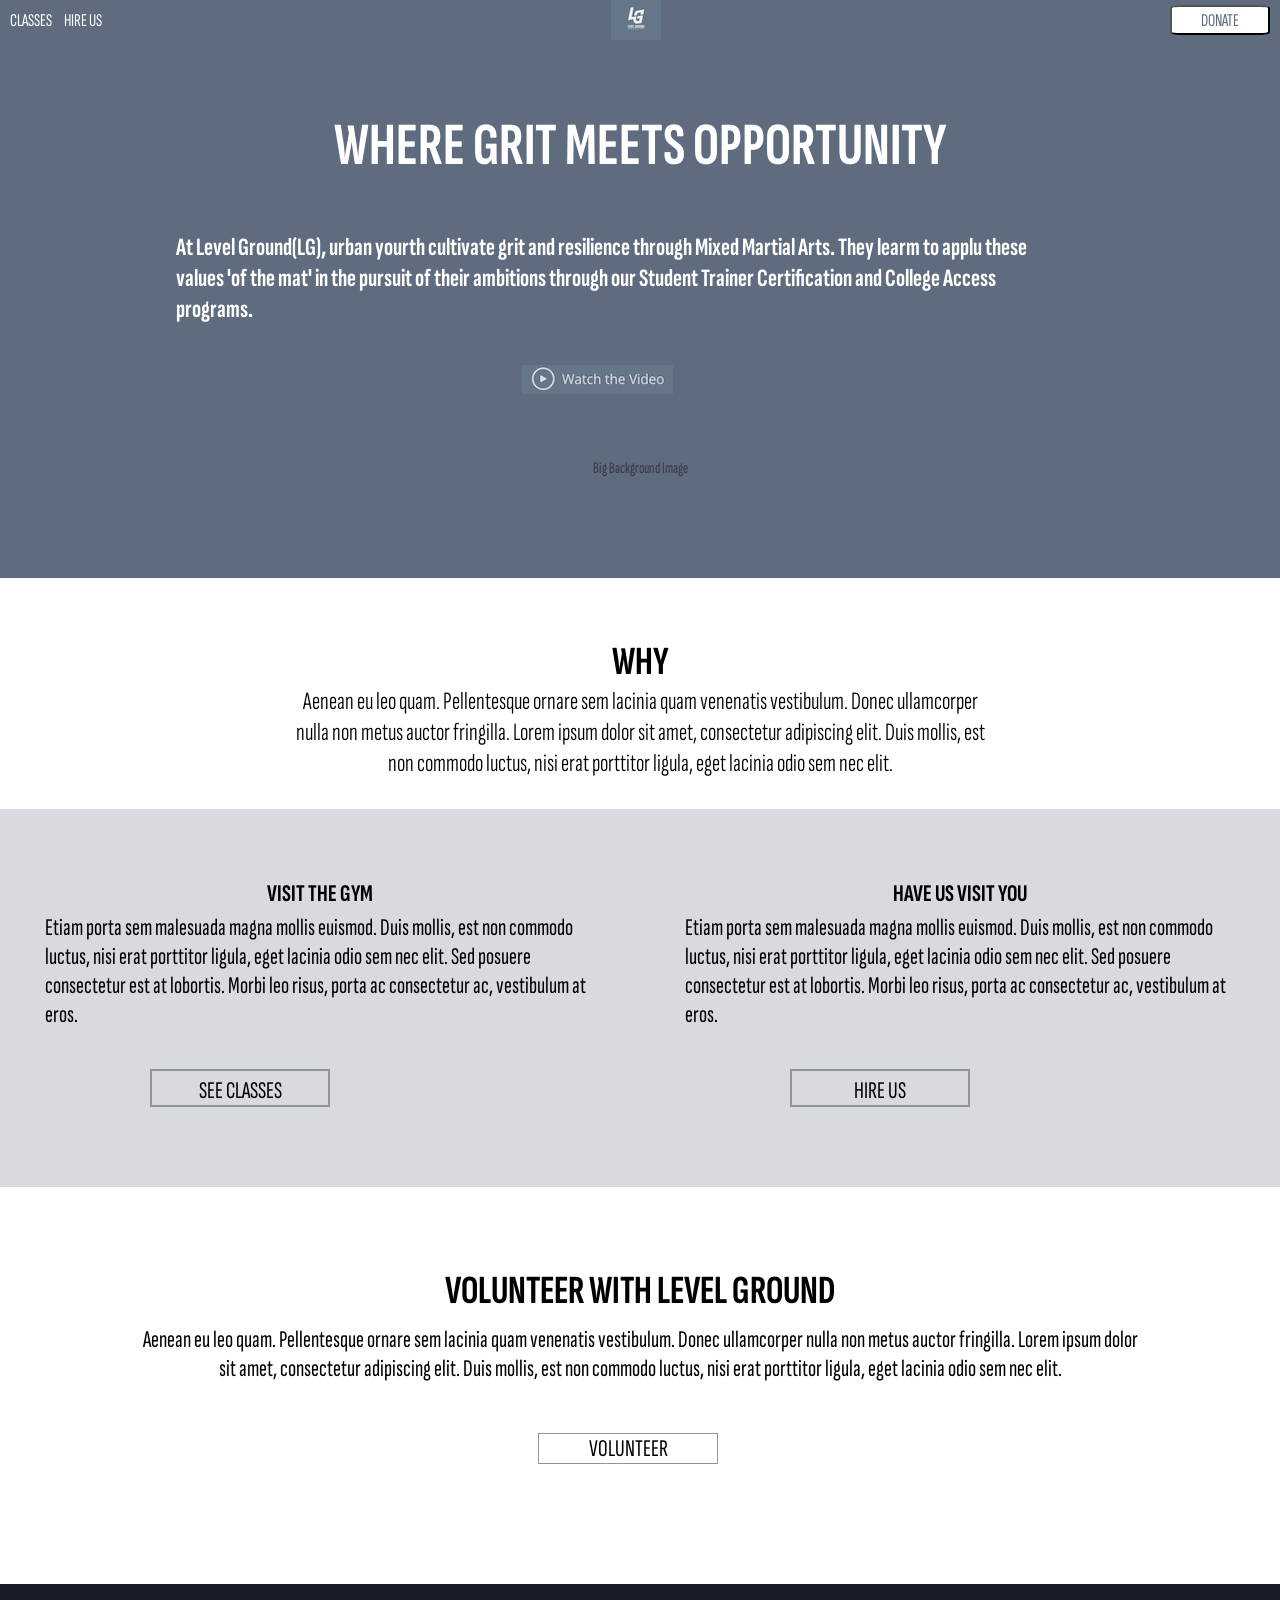
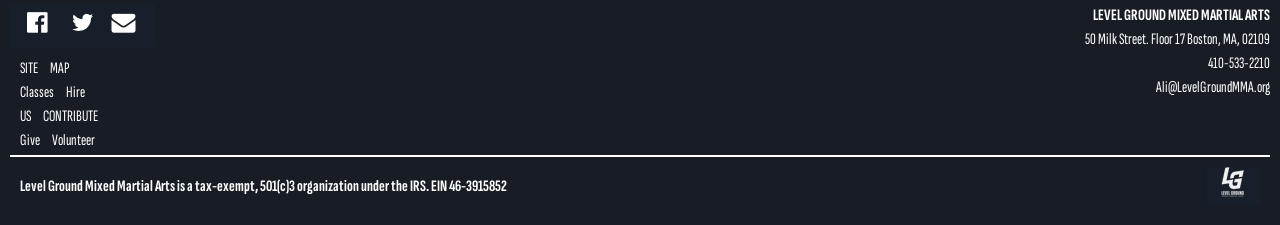
==== index.html @ aaa1131b "Rename homepage to index.html" ====
<!DOCTYPE html>
<html lang="en">

<head>
    <meta charset="UTF-8">
    <meta name="viewport" content="width=device-width, initial-scale=1.0">
    <title>Where Grit Meets Opportunity: Level-Ground</title>
    <link rel="stylesheet" href="levelground.css">
    <link rel="stylesheet" href="wireframe.css">
    <link rel="preconnect" href="https://fonts.googleapis.com">
    <link rel="preconnect" href="https://fonts.gstatic.com" crossorigin>
    <link
        href="https://fonts.googleapis.com/css2?family=Roboto+Condensed:ital,wght@0,100..900;1,100..900&family=Sofia+Sans+Extra+Condensed:ital,wght@0,1..1000;1,1..1000&display=swap"
        rel="stylesheet">
</head>

<body>
    <header>
        <nav>
            <a href="#">CLASSES</a>
            <a href="#">HIRE US</a>
        </nav>
        <img src="lg.png" alt="the logo">
        <button type="submit">DONATE</button>
    </header>

    <main class="mainHead">
        <section>
            <h1>WHERE GRIT MEETS OPPORTUNITY</h1>
            <h4>At Level Ground(LG), urban yourth cultivate grit and resilience through Mixed Martial Arts. They learm
                to applu these values 'of the mat' in the pursuit of their ambitions through our Student Trainer
                Certification and College Access programs.</h4>

            <img src="youtube.png" alt="youtube video">

            <span>Big Background Image</span>
        </section>
    </main>

    <section class="secUno">
        <section>
            <h2>WHY</h2>
            <p>Aenean eu leo quam. Pellentesque ornare sem lacinia quam venenatis vestibulum. Donec ullamcorper nulla
                non metus auctor fringilla. Lorem ipsum dolor sit amet, consectetur adipiscing elit. Duis mollis, est
                non commodo luctus, nisi erat porttitor ligula, eget lacinia odio sem nec elit.</p>
        </section>
    </section>

    <section class="secDos">
        <section class="dosDos">
            <section class="blankbox-1"></section>
            <h3>VISIT THE GYM</h3>
            <p>Etiam porta sem malesuada magna mollis euismod. Duis mollis, est non commodo luctus, nisi erat porttitor
                ligula, eget lacinia odio sem nec elit. Sed posuere consectetur est at lobortis. Morbi leo risus, porta
                ac consectetur ac, vestibulum at eros.</p>
            <ul>
                <li>SEE CLASSES</li>
            </ul>
        </section>
        <section class="dosDos">
            <section class="blankbox-1"></section>
            <h3>HAVE US VISIT YOU</h3>
            <p>
                Etiam porta sem malesuada magna mollis euismod. Duis mollis, est non commodo luctus, nisi erat porttitor
                ligula, eget lacinia odio sem nec elit. Sed posuere consectetur est at lobortis. Morbi leo risus, porta
                ac consectetur ac, vestibulum at eros.</p>
            <ul>
                <li>HIRE US</li>
            </ul>
        </section>
    </section>
    <section class="secTres">
        <section class="tresUno">
            <section class="tresDos">
                <h2>VOLUNTEER WITH LEVEL GROUND</h2>
                <p>Aenean eu leo quam. Pellentesque ornare sem lacinia quam venenatis vestibulum. Donec ullamcorper
                    nulla non metus auctor fringilla. Lorem ipsum dolor sit amet, consectetur adipiscing elit. Duis
                    mollis, est non commodo luctus, nisi erat porttitor ligula, eget lacinia odio sem nec elit.</p>
                <ul>
                    <li>VOLUNTEER</li>
                </ul>
            </section>
        </section>
    </section>
    <footer>
        <section class="oneFoot">
            <section class="twoFoot">
                <img src="socials.png" alt="social apps">
                <section class="footEater">
                    <span>SITE MAP</span>
                    <span>Classes Hire US</span>
                    <span>CONTRIBUTE</span>
                    <span>Give Volunteer</span>
                </section>
            </section>
            <section class="twoFoot">
                <p>LEVEL GROUND MIXED MARTIAL ARTS</p>
                <address>
                    <a href="">50 Milk Street. Floor 17 Boston, MA, 02109</a>
                    <a href="tel:+16175551234">410-533-2210</a>
                    <a href="mailto:ali@levelground.org">Ali@LevelGroundMMA.org</a>
                </address>
            </section>
        </section>

        <section class="fourFoot">
            <p>Level Ground Mixed Martial Arts is a tax-exempt, 501(c)3 organization under the IRS. EIN 46-3915852</p>
            <img src="lg-2.png" alt="logo two">
        </section>
    </footer>


</body>

</html>
---- levelground.css ----
* {
    box-sizing: border-box;
    margin: 0;
    padding: 0;
    font-family: "Sofia Sans Extra Condensed", sans-serif;
}
Clear fix hack .clearfix:after {
    content: ".";
    display: block;
    clear: both;
    visibility: hidden;
    line-height: 0;
    height: 0;
}
header,
footer {
    clear: both;
}
/******************************************
/* HEADER
/*******************************************/
header{
    display: flex; 
    align-items: center;
    justify-content: space-between;
    height: auto; 
    width: 100%;
    background: rgb(95, 107, 126);
}
header a{ 
    font-size: 12px;
    text-decoration: none;
    margin-left: 10px; 
    font-size: 18px;
    color: white; 
}
header button{
     width: 100px; 
     margin-right: 10px; 
     height: 30px; 
     border-radius: 10%;
     font-size: 18px; 
     color: rgb(95, 107, 126);
     background: white;
}
/******************************************
/* MAIN CONTENT
/*******************************************/
main{
    height: auto;  
    padding: 50px ; 
    background: rgb(95, 107, 126); 
}
main section{
    width: 100%; 
    display: block;
}

main h1{
    text-align: center;   
    width: 100%;
    padding: 20px; 
    font-size: 60px;
    color: white; 
}
main h4{
    width: 80%; 
    padding: 30px;
    margin-left: 6rem;
    font-size: 25px;
    color: white; 
}

main img{
    width: 5rems; 
    margin: 10px 40%; 
}
main span{
    text-align: center;
    display: block;  
    font-size: 1rem;
    color: rgb(57, 59, 71); 
    margin: 50px 5px; 
}
/******************************************
/* SECTION 1
/*******************************************/

.secUno{
    height: auto;  
    padding: 30px 50px; 
    text-align: center;
}

.secUno h2{
    font-size: 40px; 
    text-align: center;
    margin-top: 30px 
}

.secUno p{
    font-size: 25px;
    display: block; 
    margin: 0 auto; 
    font-weight: 350;
    width: 60%; 
}
/******************************************
/*SECTION 2
/*******************************************/

.secDos{
     height: auto; 
    display: flex; 
    background: rgb(215, 218, 222);
}
.secDos .dosDos{
    flex: 1; 
    margin: 40px; 
}
.blankbox-1{
    margin: 30px; 
    background: rgb(95, 107, 126);
}
.dosDos h3{
    text-align: center;
    font-size: 24px;
    margin: 0; 
}
.dosDos p{
    margin: 5px;
    font-size: 24px; 
}
.dosDos ul{
    border: 2px solid rgb(150, 147, 147); 
    list-style: none;
    text-align: center;
    font-size: 24px;
    margin: 40px 110px ; 
    width: 180px; 
}
.dosDos li{
    margin-top: 5px;  
}
/******************************************
/* SECTION 3
/*******************************************/

.secTres{
    height: auto;  
    align-items: center;
}
.tresUno{
    /* margin: 15px;  */
    padding: 5rem; 
}
.tresDos{ 
    padding: 0 50px; 
}
.tresDos h2{
    font-size: 40px; 
    text-align: center;
    margin: 0; 
}
.tresDos p{
    font-size: 24px; 
    padding: 10px; 
    text-align: center;
}
.tresDos ul{
    list-style: none;
    text-align: center;
    font-size: 24px;
    margin: 40px 40%;
    width: 180px; 
}
.tresDos li{
    border: 1px solid rgb(150, 147, 147); 
    font-size: 24px;
}
/******************************************
/* FOOTER
/*******************************************/

footer{
    height: auto; 
    column-gap: 100px;
    background: rgb(24, 29, 37);
    padding: 10px; 
}
.oneFoot{
    margin-top: 10px; 
    display: flex; 
}
.twoFoot{
    flex: 1; 
     color: white; 
     line-height: 1.5; 
}
.twoFoot a{
    color: white; 
    font-style: normal;
    text-decoration: none;
    display: block;
    text-align: right;
}
.twoFoot p{
    text-align: right;
    font-weight: bold;
}
.footEater{
    display: block; 
    width: 80px; 
    margin: 2px 10px; 
    word-spacing: 10px;
}
.fourFoot{
    border-top: 2px solid white; 
    color: white; 
    padding: 10px; 
    display: flex; 
    align-items: center;
    font-weight: bold;
}
.fourFoot img{
    margin-left: auto;   
}

/* ========================================
   MEDIA QUERY — 1024px
   Purple background + White text
======================================== */

@media screen and (max-width: 1024px) {

    header,
    main,
    .secUno,
    .secDos,
    .secTres,
    footer {
        background: rgb(217, 173, 237);
    }
    header a,
    header button,
    main h1,
    main h4,
    main span,
    .secUno h2,
    .secUno p,
    .dosDos h3,
    .dosDos p,
    .dosDos li,
    .tresDos h2,
    .tresDos p,
    .tresDos li,
    .twoFoot,
    .twoFoot a,
    .twoFoot p,
    .footEater,
    .fourFoot,
    .fourFoot p {
        color: white;
    }
     header,
    .secDos,
    .oneFoot,
    .fourFoot {
        flex-direction: column;
    }
    .secDos,
    .oneFoot,
    .fourFoot {
        display: flex;
    }
    header {
        gap: 15px;
        padding: 20px;
    }
    .dosDos {
        width: 100%;
        margin: 20px 0;
    }
    .twoFoot {
        width: 100%;
    }
}

/* ========================================
   MEDIA QUERY — 768px
   Yellow background + Black text
======================================== */

@media screen and (max-width: 768px) {

    header,
    main,
    .secUno,
    .secDos,
    .secTres,
    footer {
        background: yellow;
    }
    header a,
    header button,
    main h1,
    main h4,
    main span,
    .secUno h2,
    .secUno p,
    .dosDos h3,
    .dosDos p,
    .dosDos li,
    .tresDos h2,
    .tresDos p,
    .tresDos li,
    .twoFoot,
    .twoFoot a,
    .twoFoot p,
    .footEater,
    .fourFoot,
    .fourFoot p {
        color: black;
    }
}

/* ========================================
   MEDIA QUERY — 600px
   Pink background + White text
======================================== */

@media screen and (max-width: 600px) {
   
    header,
    main,
    .secUno,
    .secDos,
    .secTres,
    footer {
        background: pink;
    }
    header a,
    header button,
    main h1,
    main h4,
    main span,
    .secUno h2,
    .secUno p,
    .dosDos h3,
    .dosDos p,
    .dosDos li,
    .tresDos h2,
    .tresDos p,
    .tresDos li,
    .twoFoot,
    .twoFoot a,
    .twoFoot p,
    .footEater,
    .fourFoot,
    .fourFoot p {
        color: white;
    }
    nav {
        display: flex;
        flex-direction: column;
        align-items: center;
    }
    header button {
    background: black;
    color: white;
    }
}
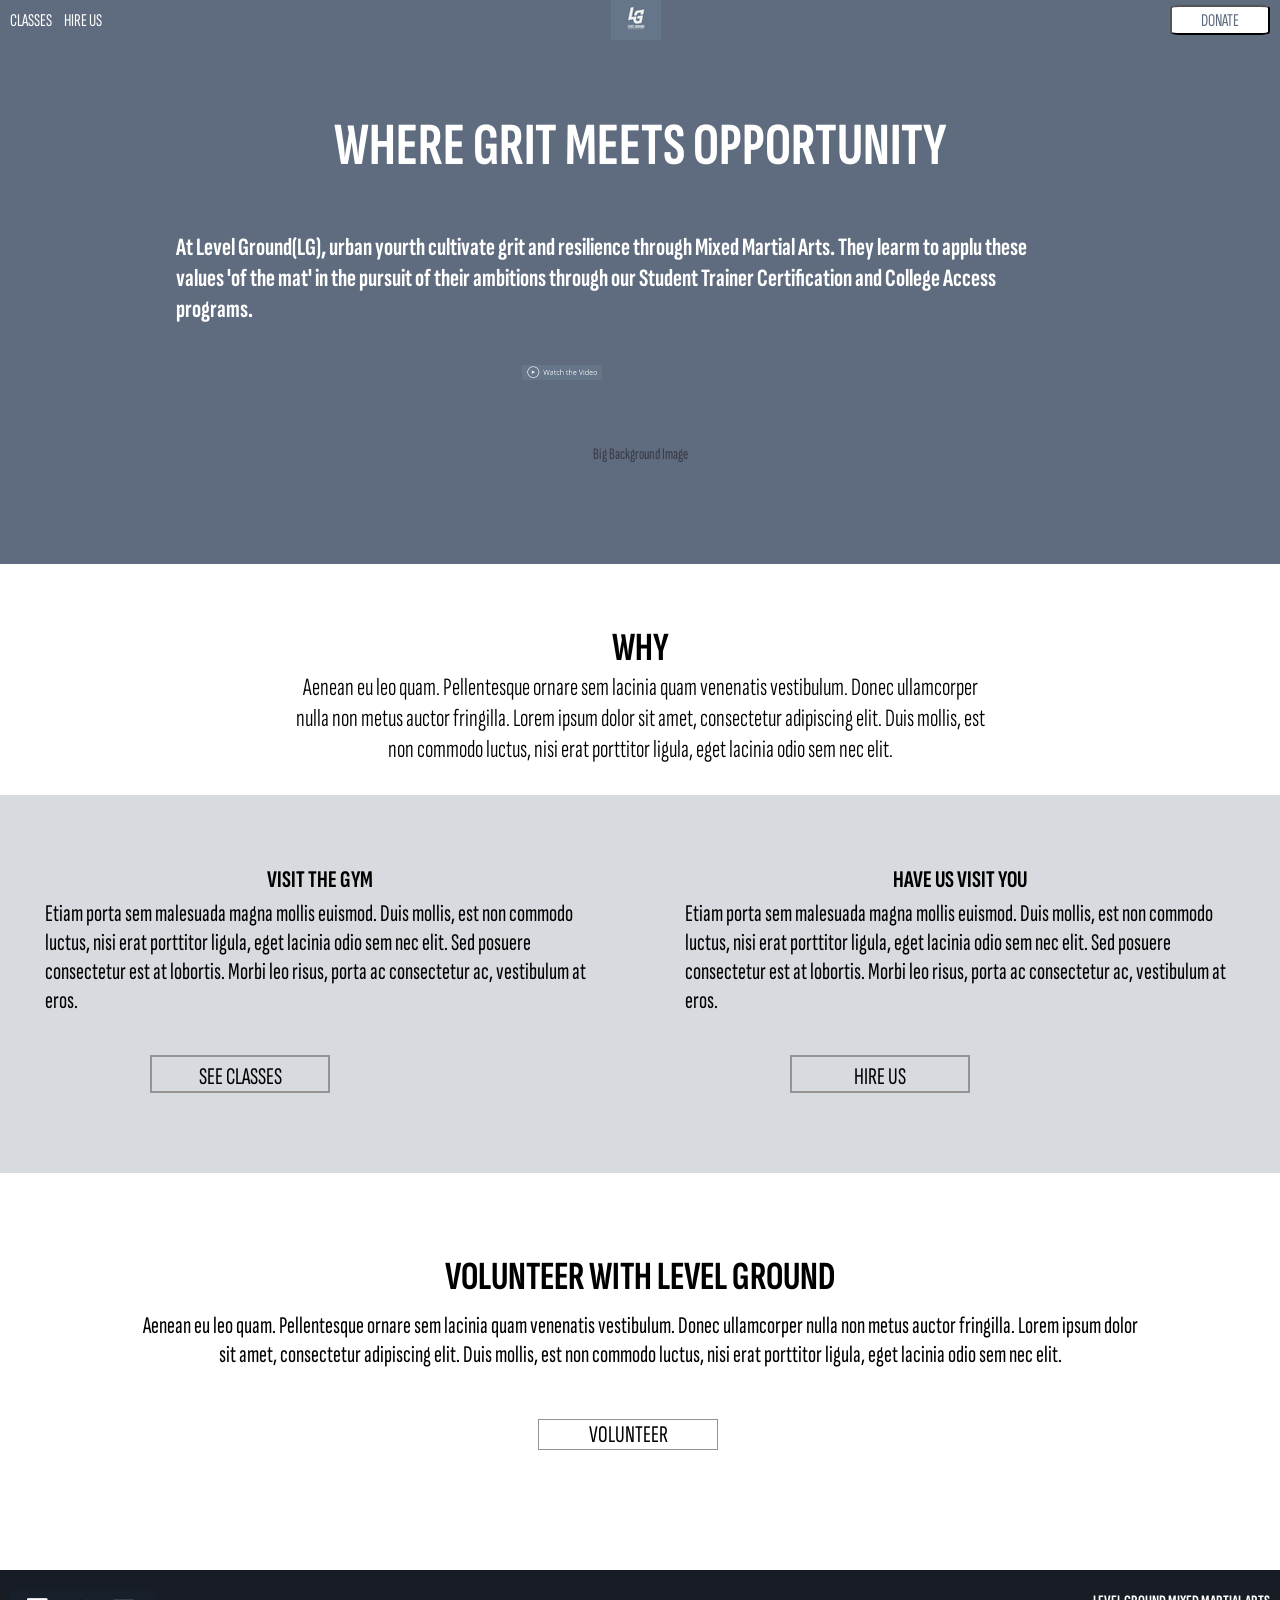
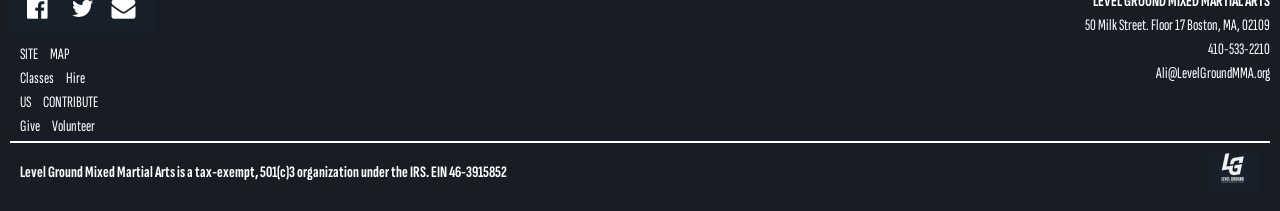
==== commit 7a63ce12: "Update site responsive design" ====
--- a/index.html
+++ b/index.html
@@ -69,6 +69,7 @@
             </ul>
         </section>
     </section>
+    
     <section class="secTres">
         <section class="tresUno">
             <section class="tresDos">
--- a/levelground.css
+++ b/levelground.css
@@ -72,7 +72,7 @@
 }
 
 main img{
-    width: 5rems; 
+    width: 5rem; 
     margin: 10px 40%; 
 }
 main span{
@@ -228,145 +228,421 @@
 
 /* ========================================
    MEDIA QUERY — 1024px
-   Purple background + White text
+   Small Laptop
 ======================================== */
 
 @media screen and (max-width: 1024px) {
 
-    header,
-    main,
-    .secUno,
-    .secDos,
-    .secTres,
+    header {
+        padding: 15px 25px;
+    }
+
+    main {
+        padding: 40px 30px;
+    }
+
+    main h1 {
+        font-size: 50px;
+    }
+
+    main h4 {
+        width: 90%;
+        margin: 0 auto;
+        padding: 25px;
+    }
+
+    .secUno p {
+        width: 75%;
+    }
+
+    .secDos {
+        gap: 20px;
+        padding: 20px;
+    }
+
+    .secDos .dosDos {
+        margin: 25px 10px;
+    }
+
+    .dosDos ul {
+        margin: 30px auto;
+    }
+
+    .tresUno {
+        padding: 4rem 2rem;
+    }
+
+    .tresDos ul {
+        margin: 30px auto;
+    }
+
     footer {
-        background: rgb(217, 173, 237);
-    }
-    header a,
-    header button,
-    main h1,
-    main h4,
-    main span,
+        padding: 15px;
+    }
+}
+
+
+/* ========================================
+   MEDIA QUERY — 768px
+   Tablet
+======================================== */
+
+@media screen and (max-width: 768px) {
+
+    /* ---------------- HEADER ---------------- */
+
+    header {
+        background: rgb(95, 107, 126);
+        flex-direction: column;
+        gap: 15px;
+        padding: 20px;
+    }
+
+    header nav {
+        display: flex;
+        gap: 20px;
+    }
+
+    header a {
+        color: white;
+    }
+
+    header button {
+        background: white;
+        color: rgb(95, 107, 126);
+    }
+
+
+    /* ---------------- MAIN ---------------- */
+
+    main {
+        background: rgb(95, 107, 126);
+        padding: 40px 25px;
+    }
+
+    main h1 {
+        font-size: 45px;
+        padding: 15px;
+        color: white;
+    }
+
+    main h4 {
+        width: 90%;
+        margin: 0 auto;
+        padding: 20px;
+        font-size: 22px;
+        text-align: center;
+        color: white;
+    }
+
+    main img {
+        display: block;
+        margin: 20px auto;
+    }
+
+
+    /* ---------------- SECTION UNO ---------------- */
+
+    .secUno {
+        background: white;
+        color: black;
+    }
+
     .secUno h2,
-    .secUno p,
+    .secUno p {
+        color: black;
+    }
+
+    .secUno p {
+        width: 80%;
+    }
+
+
+    /* ---------------- SECTION DOS ---------------- */
+
+    .secDos {
+        background: rgb(215, 218, 222);
+        flex-direction: column;
+        padding: 30px;
+    }
+
+    .secDos .dosDos {
+        width: 100%;
+        margin: 20px 0;
+    }
+
     .dosDos h3,
     .dosDos p,
-    .dosDos li,
+    .dosDos li {
+        color: black;
+    }
+
+    .blankbox-1 {
+    background: black;
+    width: 80%;
+    height: 120px;
+    min-height: 0;
+    margin: 20px auto;
+}
+
+    .dosDos ul {
+        margin: 30px auto;
+    }
+
+
+    /* ---------------- SECTION TRES ---------------- */
+
+    .secTres {
+        background: white;
+        color: black;
+    }
+
+    .tresUno {
+        padding: 4rem 2rem;
+    }
+
+    .tresDos {
+        padding: 0 25px;
+    }
+
     .tresDos h2,
     .tresDos p,
-    .tresDos li,
-    .twoFoot,
-    .twoFoot a,
+    .tresDos li {
+        color: black;
+    }
+
+    .tresDos ul {
+        margin: 30px auto;
+    }
+
+
+    /* ---------------- FOOTER ---------------- */
+
+    footer {
+        background: rgb(24, 29, 37);
+    }
+
+    .oneFoot {
+        flex-direction: column;
+        gap: 30px;
+    }
+
+    .twoFoot {
+        width: 100%;
+        color: white;
+    }
+
     .twoFoot p,
-    .footEater,
-    .fourFoot,
-    .fourFoot p {
-        color: white;
-    }
-     header,
-    .secDos,
-    .oneFoot,
+    .twoFoot a {
+        color: white;
+        text-align: left;
+    }
+
     .fourFoot {
         flex-direction: column;
-    }
-    .secDos,
-    .oneFoot,
-    .fourFoot {
-        display: flex;
-    }
+        align-items: flex-start;
+        gap: 15px;
+        color: white;
+    }
+
+    .fourFoot img {
+        margin-left: 0;
+    }
+}
+
+
+
+/* ========================================
+   MEDIA QUERY — 600px
+   Mobile
+======================================== */
+
+@media screen and (max-width: 600px) {
+
+    /* ---------------- HEADER ---------------- */
+
     header {
-        gap: 15px;
-        padding: 20px;
-    }
-    .dosDos {
-        width: 100%;
-        margin: 20px 0;
-    }
-    .twoFoot {
-        width: 100%;
-    }
-}
-
-/* ========================================
-   MEDIA QUERY — 768px
-   Yellow background + Black text
-======================================== */
-
-@media screen and (max-width: 768px) {
-
-    header,
-    main,
-    .secUno,
-    .secDos,
-    .secTres,
-    footer {
-        background: yellow;
-    }
-    header a,
-    header button,
-    main h1,
-    main h4,
-    main span,
+        background: rgb(95, 107, 126);
+        padding: 15px;
+    }
+
+    /* Hide navigation on mobile */
+    header nav {
+        display: none;
+    }
+
+    header button {
+        background: white;
+        color: rgb(95, 107, 126);
+    }
+
+
+    /* ---------------- MAIN ---------------- */
+
+    main {
+        background: rgb(95, 107, 126);
+        padding: 30px 15px;
+    }
+
+    main h1 {
+        font-size: 36px;
+        padding: 10px;
+    }
+
+    main h4 {
+        width: 100%;
+        margin: 0;
+        padding: 15px 5px;
+        font-size: 19px;
+        text-align: center;
+    }
+
+    main img {
+        max-width: 100%;
+        height: auto;
+        margin: 20px auto;
+    }
+
+    main span {
+        margin: 30px 5px;
+    }
+
+
+    /* ---------------- SECTION UNO ---------------- */
+
+    .secUno {
+        background: white;
+        color: black;
+        padding: 40px 20px;
+    }
+
     .secUno h2,
-    .secUno p,
+    .secUno p {
+        color: black;
+    }
+
+    .secUno h2 {
+        font-size: 32px;
+    }
+
+    .secUno p {
+        width: 100%;
+        font-size: 20px;
+    }
+
+
+    /* ---------------- SECTION DOS ---------------- */
+
+    .secDos {
+        background: rgb(215, 218, 222);
+        padding: 25px 15px;
+    }
+
+    .secDos .dosDos {
+        width: 100%;
+        margin: 15px 0;
+    }
+
     .dosDos h3,
     .dosDos p,
-    .dosDos li,
-    .tresDos h2,
-    .tresDos p,
-    .tresDos li,
-    .twoFoot,
-    .twoFoot a,
+    .dosDos li {
+        color: white;
+    }
+
+    .dosDos p {
+        font-size: 20px;
+    }
+
+    .blankbox-1 {
+        display: none; 
+        margin: 20px 0;
+        min-height: 130px;
+        width: 100%;
+        height: 100px;
+        margin: 15px auto;
+    }
+
+    .dosDos ul {
+        width: 160px;
+        margin: 25px auto;
+        font-size: 20px;
+    }
+
+
+    /* ---------------- SECTION TRES ---------------- */
+
+    .secTres {
+        background: white;
+        color: black;
+    }
+
+    .tresUno {
+        padding: 3rem 20px;
+    }
+
+    .tresDos {
+        padding: 0;
+    }
+
+    .tresDos h2 {
+        font-size: 32px;
+        color: black;
+    }
+
+    .tresDos p {
+        font-size: 20px;
+        color: black;
+    }
+
+    .tresDos li {
+        color: black;
+    }
+
+    .tresDos ul {
+        width: 160px;
+        margin: 25px auto;
+    }
+
+
+    /* ---------------- FOOTER ---------------- */
+
+    footer {
+        background: rgb(24, 29, 37);
+        padding: 20px;
+    }
+
+    .oneFoot {
+        flex-direction: column;
+    }
+
+    .twoFoot {
+        width: 100%;
+        color: white;
+    }
+
     .twoFoot p,
-    .footEater,
-    .fourFoot,
+    .twoFoot a {
+        color: white;
+        text-align: left;
+    }
+
+    .footEater {
+        width: 100%;
+        margin: 15px 0;
+    }
+
+    .fourFoot {
+        flex-direction: column;
+        align-items: flex-start;
+        gap: 15px;
+        color: white;
+    }
+
     .fourFoot p {
-        color: black;
-    }
-}
-
-/* ========================================
-   MEDIA QUERY — 600px
-   Pink background + White text
-======================================== */
-
-@media screen and (max-width: 600px) {
-   
-    header,
-    main,
-    .secUno,
-    .secDos,
-    .secTres,
-    footer {
-        background: pink;
-    }
-    header a,
-    header button,
-    main h1,
-    main h4,
-    main span,
-    .secUno h2,
-    .secUno p,
-    .dosDos h3,
-    .dosDos p,
-    .dosDos li,
-    .tresDos h2,
-    .tresDos p,
-    .tresDos li,
-    .twoFoot,
-    .twoFoot a,
-    .twoFoot p,
-    .footEater,
-    .fourFoot,
-    .fourFoot p {
-        color: white;
-    }
-    nav {
-        display: flex;
-        flex-direction: column;
-        align-items: center;
-    }
-    header button {
-    background: black;
-    color: white;
-    }
-}
+        color: white;
+    }
+
+    .fourFoot img {
+        margin-left: 0;
+    }
+}
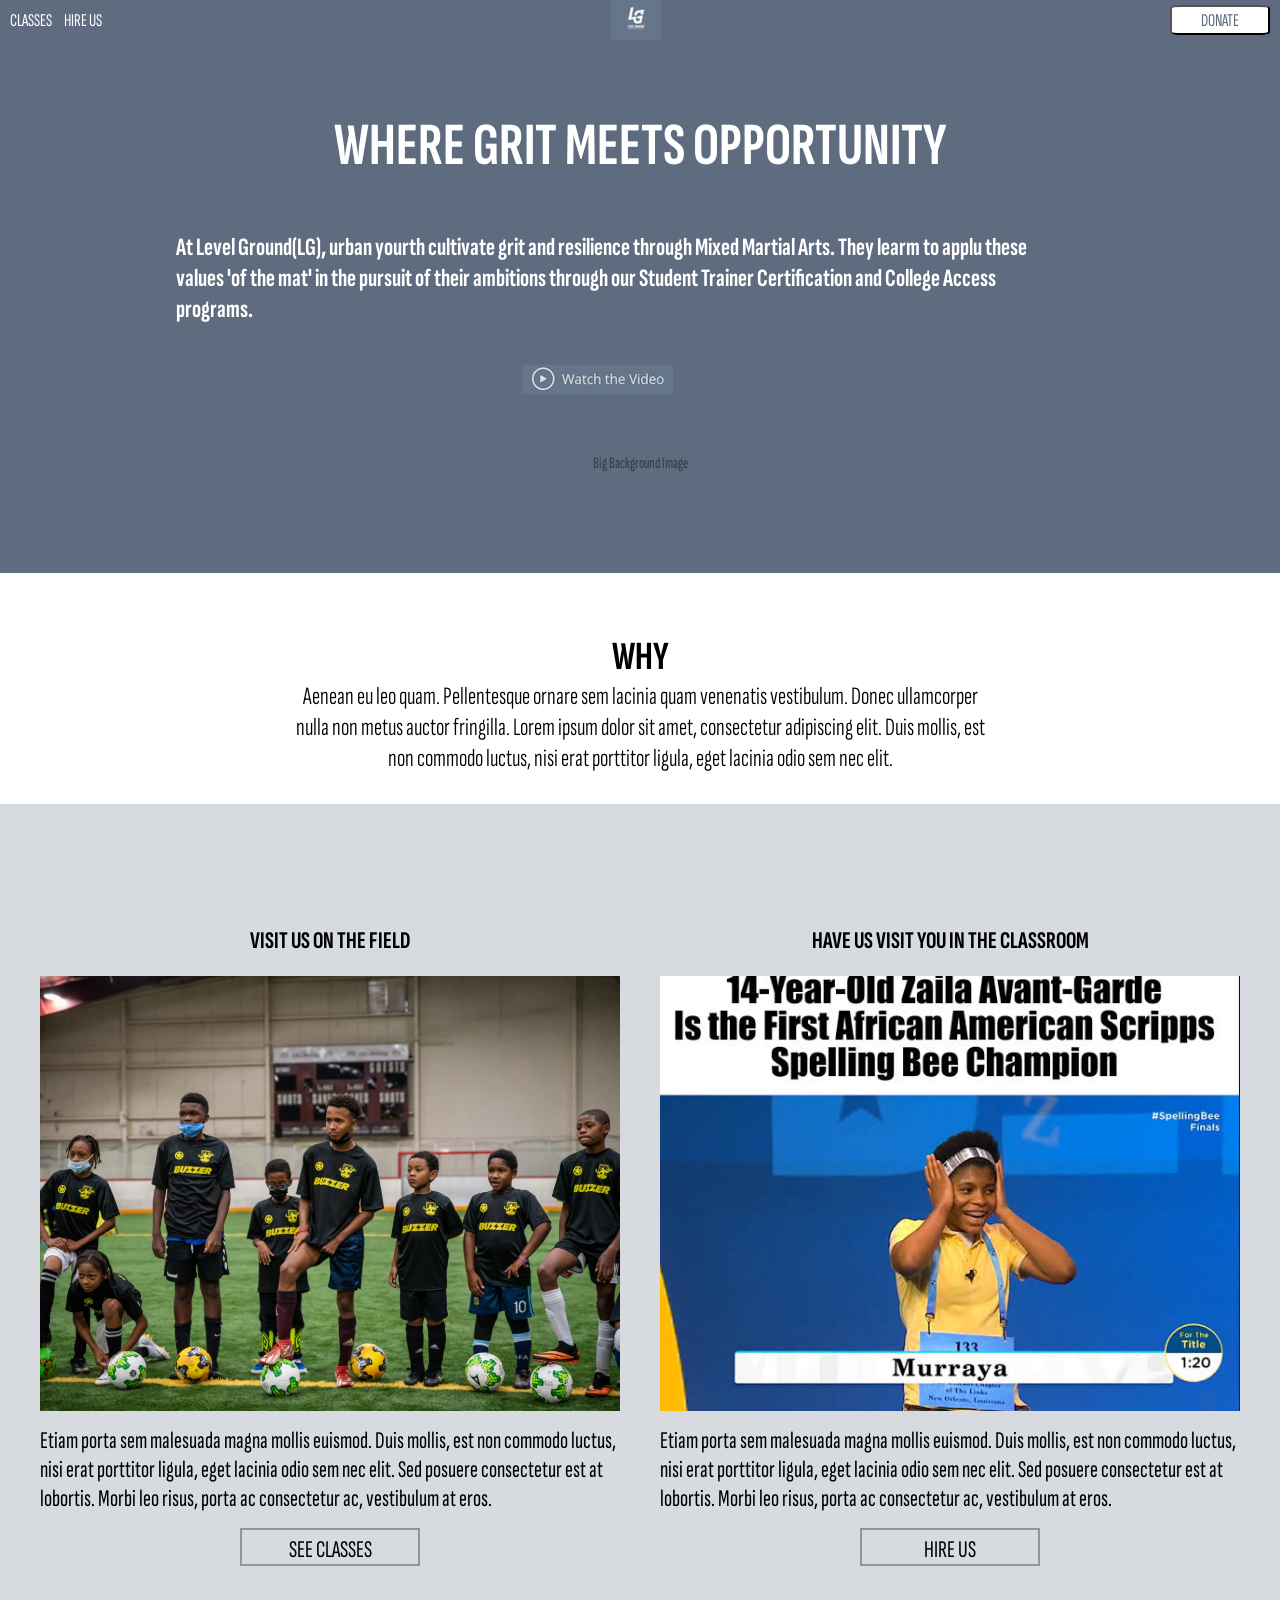
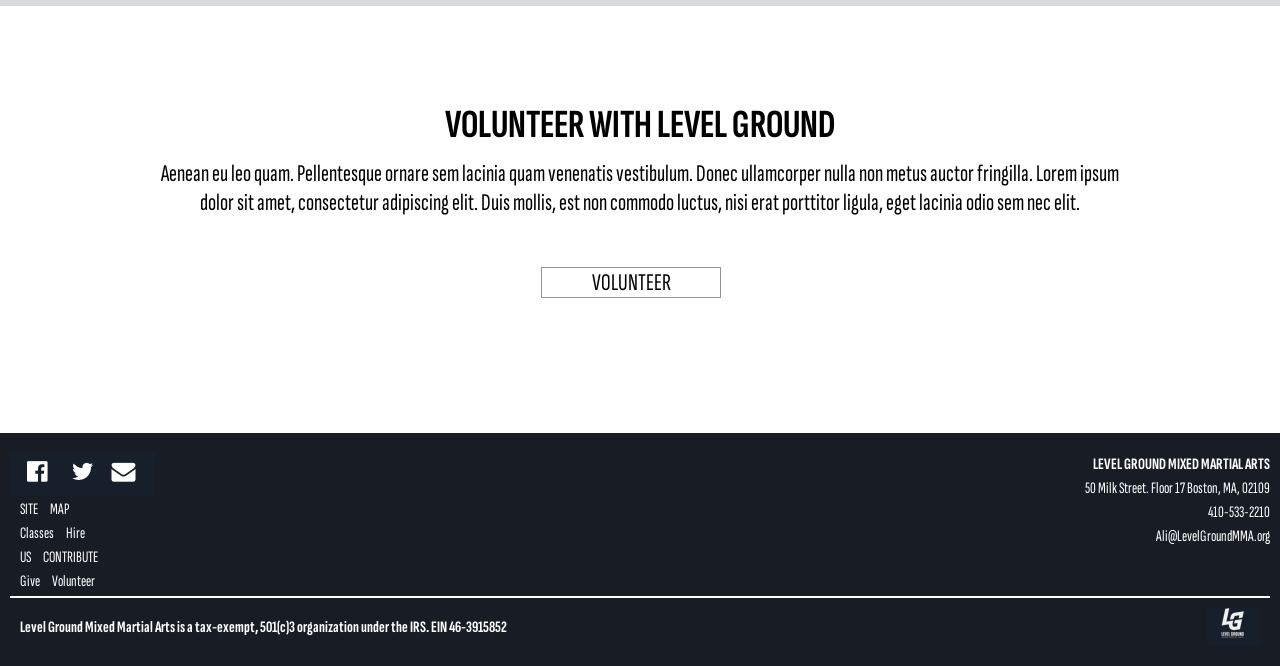
==== commit 973719f2: "Restore index.html homepage" ====
--- a/index.html
+++ b/index.html
@@ -1,17 +1,17 @@
-<!DOCTYPE html>
 <html lang="en">
 
 <head>
     <meta charset="UTF-8">
     <meta name="viewport" content="width=device-width, initial-scale=1.0">
     <title>Where Grit Meets Opportunity: Level-Ground</title>
-    <link rel="stylesheet" href="levelground.css">
-    <link rel="stylesheet" href="wireframe.css">
-    <link rel="preconnect" href="https://fonts.googleapis.com">
-    <link rel="preconnect" href="https://fonts.gstatic.com" crossorigin>
-    <link
-        href="https://fonts.googleapis.com/css2?family=Roboto+Condensed:ital,wght@0,100..900;1,100..900&family=Sofia+Sans+Extra+Condensed:ital,wght@0,1..1000;1,1..1000&display=swap"
-        rel="stylesheet">
+    <link rel="stylesheet" href="css/levelground.css">
+    <linked rel="stylesheet" href="wireframe.css">
+        <link rel="preconnect" href="https://fonts.googleapis.com">
+        <link rel="preconnect" href="https://fonts.gstatic.com" crossorigin>
+        <link
+            href="https://fonts.googleapis.com/css2?family=Roboto+Condensed:ital,wght@0,100..900;1,100..900&family=Sofia+Sans+Extra+Condensed:ital,wght@0,1..1000;1,1..1000&display=swap"
+            rel="stylesheet">
+
 </head>
 
 <body>
@@ -20,7 +20,7 @@
             <a href="#">CLASSES</a>
             <a href="#">HIRE US</a>
         </nav>
-        <img src="lg.png" alt="the logo">
+        <img src="image/lg.png" alt="the logo">
         <button type="submit">DONATE</button>
     </header>
 
@@ -31,7 +31,7 @@
                 to applu these values 'of the mat' in the pursuit of their ambitions through our Student Trainer
                 Certification and College Access programs.</h4>
 
-            <img src="youtube.png" alt="youtube video">
+            <img src="image/youtube.png" alt="youtube video">
 
             <span>Big Background Image</span>
         </section>
@@ -49,7 +49,8 @@
     <section class="secDos">
         <section class="dosDos">
             <section class="blankbox-1"></section>
-            <h3>VISIT THE GYM</h3>
+            <h3>VISIT US ON THE FIELD</h3>
+            <img src="image/Grit1.jpg" alt="Grits belongs on the field">
             <p>Etiam porta sem malesuada magna mollis euismod. Duis mollis, est non commodo luctus, nisi erat porttitor
                 ligula, eget lacinia odio sem nec elit. Sed posuere consectetur est at lobortis. Morbi leo risus, porta
                 ac consectetur ac, vestibulum at eros.</p>
@@ -57,9 +58,11 @@
                 <li>SEE CLASSES</li>
             </ul>
         </section>
+
         <section class="dosDos">
             <section class="blankbox-1"></section>
-            <h3>HAVE US VISIT YOU</h3>
+            <h3>HAVE US VISIT YOU IN THE CLASSROOM</h3>
+            <img src="image/Spelling B Champ.jpeg" alt="Grit starts in schools">
             <p>
                 Etiam porta sem malesuada magna mollis euismod. Duis mollis, est non commodo luctus, nisi erat porttitor
                 ligula, eget lacinia odio sem nec elit. Sed posuere consectetur est at lobortis. Morbi leo risus, porta
@@ -69,7 +72,8 @@
             </ul>
         </section>
     </section>
-    
+    </section>
+
     <section class="secTres">
         <section class="tresUno">
             <section class="tresDos">
@@ -83,10 +87,11 @@
             </section>
         </section>
     </section>
+
     <footer>
         <section class="oneFoot">
             <section class="twoFoot">
-                <img src="socials.png" alt="social apps">
+                <img src="image/socials.png" alt="social apps">
                 <section class="footEater">
                     <span>SITE MAP</span>
                     <span>Classes Hire US</span>
@@ -106,7 +111,7 @@
 
         <section class="fourFoot">
             <p>Level Ground Mixed Martial Arts is a tax-exempt, 501(c)3 organization under the IRS. EIN 46-3915852</p>
-            <img src="lg-2.png" alt="logo two">
+            <img src="image/lg-2.png" alt="logo two">
         </section>
     </footer>
 
--- a/css/levelground.css
+++ b/css/levelground.css
@@ -0,0 +1,308 @@
+* {
+    box-sizing: border-box;
+    margin: 0;
+    padding: 0;
+    font-family: "Sofia Sans Extra Condensed", sans-serif;
+}
+Clear fix hack .clearfix:after {
+    content: ".";
+    display: block;
+    clear: both;
+    visibility: hidden;
+    line-height: 0;
+    height: 0;
+}
+header,
+footer {
+    clear: both;
+}
+/******************************************
+/* HEADER
+/*******************************************/
+header{
+    display: flex; 
+    align-items: center;
+    justify-content: space-between;
+    height: auto; 
+    width: 100%;
+    background: rgb(95, 107, 126);
+}
+header a{ 
+    font-size: 12px;
+    text-decoration: none;
+    margin-left: 10px; 
+    font-size: 18px;
+    color: white; 
+}
+header button{
+     width: 100px; 
+     margin-right: 10px; 
+     height: 30px; 
+     border-radius: 10%;
+     font-size: 18px; 
+     color: rgb(95, 107, 126);
+     background: white;
+}
+/******************************************
+/* MAIN CONTENT
+/*******************************************/
+main{
+    height: auto;  
+    padding: 50px ; 
+    background: rgb(95, 107, 126); 
+}
+main section{
+    width: 100%; 
+    display: block;
+}
+
+main h1{
+    text-align: center;   
+    width: 100%;
+    padding: 20px; 
+    font-size: 60px;
+    color: white; 
+}
+main h4{
+    width: 80%; 
+    padding: 30px;
+    margin-left: 6rem;
+    font-size: 25px;
+    color: white; 
+}
+
+main img{
+    width: 5rems; 
+    margin: 10px 40%; 
+}
+main span{
+    text-align: center;
+    display: block;  
+    font-size: 1rem;
+    color: rgb(57, 59, 71); 
+    margin: 50px 5px; 
+}
+/******************************************
+/* SECTION 1
+/*******************************************/
+
+.secUno{
+    height: auto;  
+    padding: 30px 50px; 
+    text-align: center;
+}
+
+.secUno h2{
+    font-size: 40px; 
+    text-align: center;
+    margin-top: 30px 
+}
+
+.secUno p{
+    font-size: 25px;
+    display: block; 
+    margin: 0 auto; 
+    font-weight: 350;
+    width: 60%; 
+}
+/******************************************
+/*SECTION 2
+/*******************************************/
+
+.secDos{
+     height: auto; 
+    display: flex; 
+    background: rgb(215, 218, 222);
+}
+.secDos .dosDos{
+    flex: 1; 
+    margin: 40px; 
+}
+.blankbox-1{
+    margin: 30px; 
+    background: rgb(95, 107, 126);
+}
+.dosDos h3{
+    text-align: center;
+    font-size: 24px;
+    margin: 0; 
+}
+.dosDos p{
+    margin: 5px;
+    font-size: 24px; 
+}
+.dosDos ul{
+    border: 2px solid rgb(150, 147, 147); 
+    list-style: none;
+    text-align: center;
+    font-size: 24px;
+    margin: 40px 110px ; 
+    width: 180px; 
+}
+.dosDos li{
+    margin-top: 5px;  
+}
+/******************************************
+/* SECTION 3
+/*******************************************/
+
+.secTres{
+    height: auto;  
+    align-items: center;
+}
+.tresUno{
+    /* height: auto;   */
+    margin: 15px; 
+    padding: 5rem; 
+}
+.tresDos{ 
+    padding: 0 50px; 
+}
+.tresDos h2{
+    font-size: 40px; 
+    text-align: center;
+    margin: 0; 
+}
+.tresDos p{
+    font-size: 24px; 
+    padding: 10px; 
+    text-align: center;
+}
+.tresDos ul{
+    list-style: none;
+    text-align: center;
+    font-size: 24px;
+    margin: 40px 40%;
+    width: 180px; 
+}
+.tresDos li{
+    border: 1px solid rgb(150, 147, 147); 
+    font-size: 24px;
+}
+/******************************************
+/* FOOTER
+/*******************************************/
+
+footer{
+    height: auto; 
+    column-gap: 100px;
+    background: rgb(24, 29, 37);
+    padding: 10px; 
+}
+.oneFoot{
+    margin-top: 10px; 
+    display: flex; 
+}
+.twoFoot{
+    flex: 1; 
+     color: white; 
+     line-height: 1.5; 
+}
+.twoFoot a{
+    color: white; 
+    font-style: normal;
+    text-decoration: none;
+    display: block;
+    text-align: right;
+}
+.twoFoot p{
+    text-align: right;
+    font-weight: bold;
+}
+.footEater{
+    display: block; 
+    width: 80px; 
+    margin: 2px 10px; 
+    word-spacing: 10px;
+}
+.fourFoot{
+    border-top: 2px solid white; 
+    color: white; 
+    padding: 10px; 
+    display: flex; 
+    align-items: center;
+    font-weight: bold;
+}
+.fourFoot img{
+    margin-left: auto;   
+}
+
+.secDos {
+    display: flex;
+    gap: 40px;
+    padding: 40px;
+}
+
+.secDos .dosDos {
+    flex: 1;
+    min-width: 0;
+    margin: 0;
+    display: flex;
+    flex-direction: column;
+}
+
+/* Reserve equal space for each heading */
+.dosDos h3 {
+    min-height: 3em;
+    display: flex;
+    align-items: center;
+    justify-content: center;
+    text-align: center;
+}
+
+/* Give both photos the same width and height */
+.dosDos img {
+    display: block;
+    width: 100%;
+    aspect-ratio: 4 / 3;
+    object-fit: cover;
+}
+
+.dosDos p {
+    margin: 15px 0;
+}
+
+/* Keep both buttons aligned and centered */
+.dosDos ul {
+    margin: auto auto 0;
+}
+
+
+/******************************************
+/* MEDIA Queries
+/*******************************************/
+
+@media screen and (max-width: 1024px) {
+    header, main, .secUno, .secDos, .secTres, footer{
+        background: rgb(173, 225, 173);
+    }
+     header, main, .secUno, .secDos, .secTres, .mainHead, footer{
+        color: black; 
+     }
+}
+
+@media screen and (max-width: 768px) {
+    
+   header, main, .secUno, .secDos, .secTres, footer{
+        background: lightblue;
+    }
+    header, main, .secUno, .secDos, .secTres, footer{
+        color: navy; 
+    }
+     .secDos {
+        flex-direction: column;
+        padding: 25px;
+    }
+}
+
+@media screen and (max-width: 600px) {
+     .box {
+        width: 100%;
+    }
+    header, main, .secUno, .secDos, .secTres, footer{
+        background: pink;
+    }
+    header, main, .secUno, .secDos, .secTres, footer{
+        color: white; 
+    }
+}
